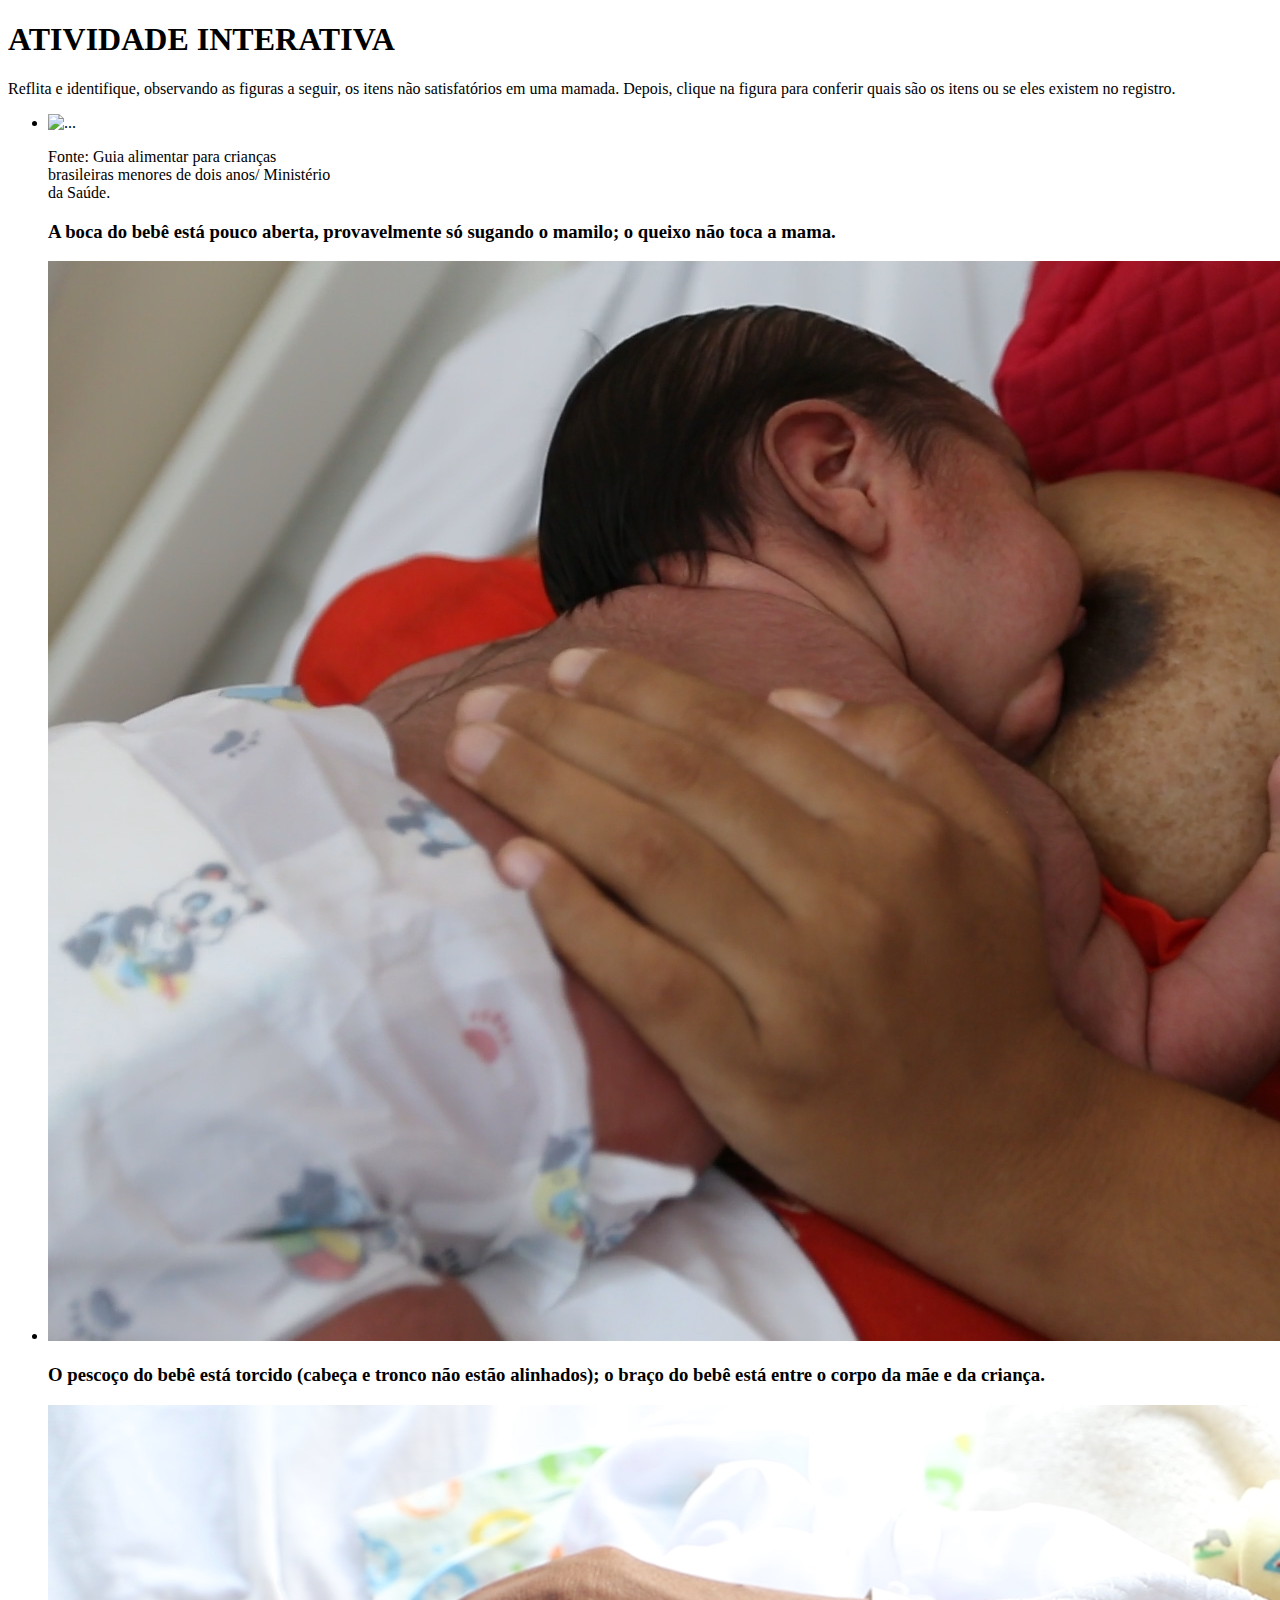
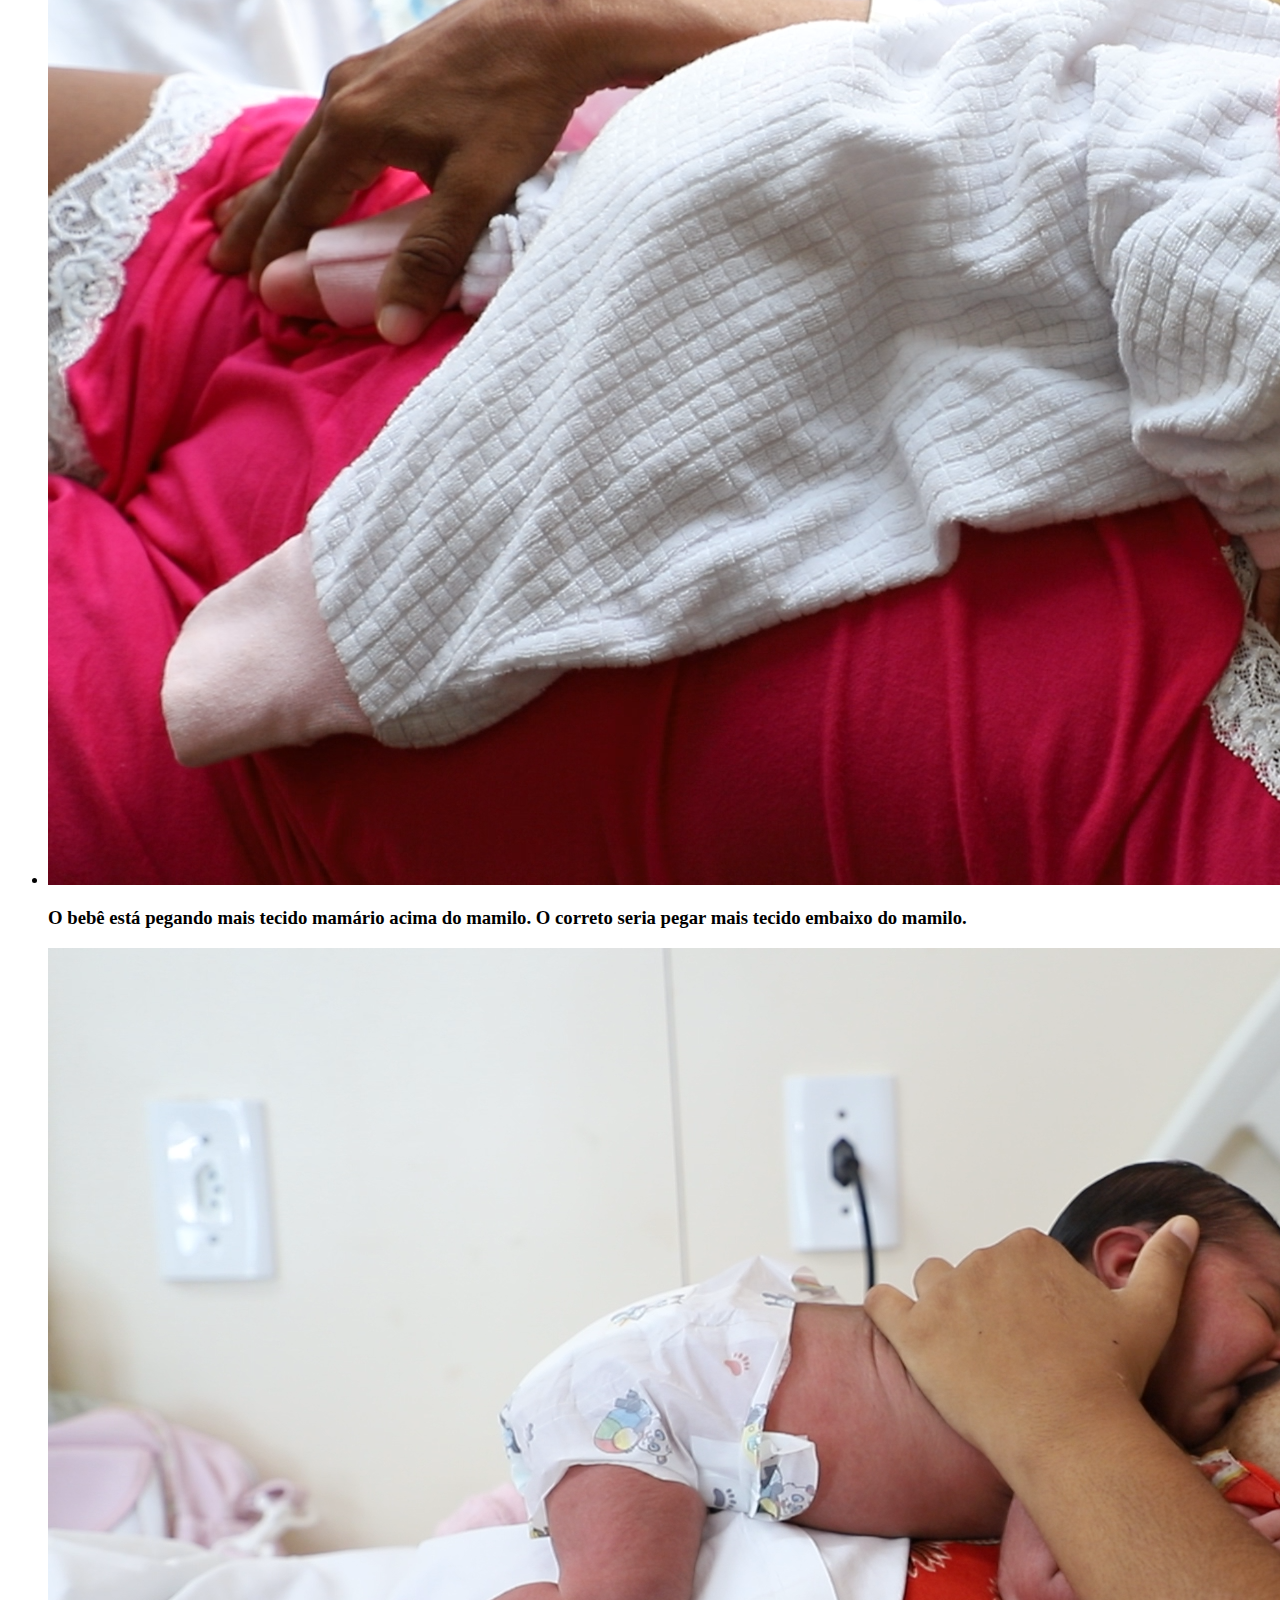
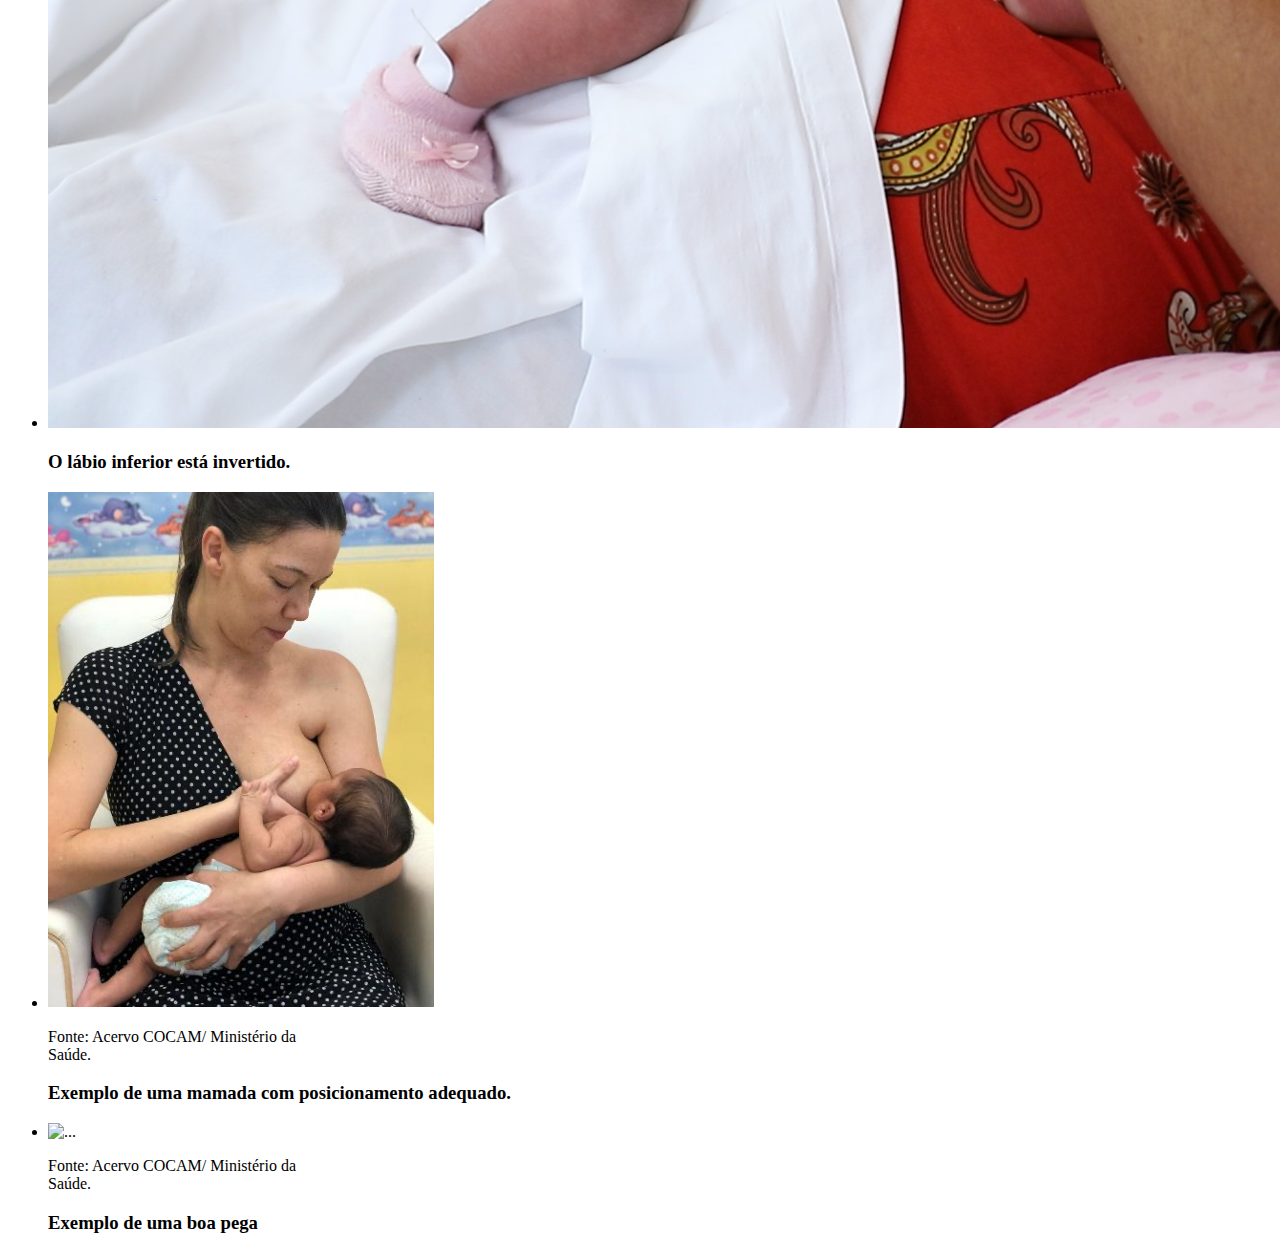
==== unidade4/index.html @ bad5d5b7 "Mudando imagens na Unidade 4 e adicionando index.html na raiz do repositorio para visualizacao pelo " ====
<!DOCTYPE html>
<html lang="en">
<head>
    <meta charset="UTF-8">
    <meta http-equiv="X-UA-Compatible" content="IE=edge">
    <meta name="viewport" content="width=920, initial-scale=1.0">
    <link href="https://cdn.jsdelivr.net/npm/bootstrap@5.0.2/dist/css/bootstrap.min.css" rel="stylesheet" integrity="sha384-EVSTQN3/azprG1Anm3QDgpJLIm9Nao0Yz1ztcQTwFspd3yD65VohhpuuCOmLASjC" crossorigin="anonymous">
    <link href="https://fonts.googleapis.com/css?family=Open+Sans&display=swap" rel="stylesheet">
    <link rel="stylesheet" href="styles/main.css">
    <title>Aula 01 - Unidade 4</title>
</head>
<body>
    <!-- <section class="accessibility-bar-wrapper">
        <div class="container">
            <div>
                <a
                    href="#mandala"
                    class="d-inline-block d-md-inline-block"
                    accesskey="1"
                    title="Link para ir ao conteúdo"
                    ><span class="numero-acessibilidade">1</span> Ir para o conteúdo </a
                    >
                <a
                    href="#footer"
                    class="d-inline-block"
                    accesskey="2"
                    title="Ir para o rodapé"
                    ><span class="numero-acessibilidade">2</span>Ir para o rodapé </a
                >
            </div>
            <div class="custom-control custom-switch">
                <input type="checkbox" class="custom-control-input" id="darkSwitch">
                <label class="custom-control-label" for="darkSwitch">Alto Contraste</label>
            </div>
        </div>
    </section> -->
    <header>
        <div class="container my-3">
            <h1 class="text-md-left">ATIVIDADE INTERATIVA</h1>
            <p>Reflita e identifique, observando as figuras a seguir, os itens não satisfatórios em uma mamada. Depois, clique na figura para conferir quais são os itens ou se eles existem no registro.</p>
        </div>
    </header>

    <div id="timeline-content">
      
        <ul class="timeline">
          <li class="event" id="event-1" data-date="Figura 1">
            <div class="card" id="guia-1" style="width: 18rem;">
                <img src="images/Imagem1.png" class="card-img-top" alt="...">
                <div class="card-body">
                  <p class="card-text"> Fonte: Guia alimentar para crianças brasileiras menores de dois anos/ Ministério da Saúde.</p>
                </div>
              </div>
              <div class="hidden" id="texto-1">
                <h3>A boca do bebê está pouco aberta, provavelmente só sugando o mamilo; o queixo não toca a mama.</h3>
              </div>
          </li>
          <li class="event" id="event-2" data-date="Figura 2">
            <div class="card" id="guia-2" style="width: 18rem;">
                <img src="images/Imagem2.png" class="card-img-top" alt="...">
              </div>
              <div class="hidden" id="texto-2">
                <h3>O pescoço do bebê está torcido (cabeça e tronco não estão alinhados); o braço do bebê está entre o corpo da mãe e da criança.</h3>
              </div>
          </li>
          <li class="event" id="event-3" data-date="Figura 3">
            <div class="card" id="guia-3" style="width: 18rem;">
                <img src="images/Imagem3.png" class="card-img-top" alt="...">
              </div>
              <div class="hidden" id="texto-3">
                <h3>O bebê está pegando mais tecido mamário acima do mamilo. O correto seria pegar mais tecido embaixo do mamilo.</h3>
              </div>
          </li>
          <li class="event" id="event-4" data-date="Figura 4">
            <div class="card" id="guia-4" style="width: 18rem;">
                <img src="images/Imagem4.png" class="card-img-top" alt="...">
              </div>
              <div class="hidden" id="texto-4">
                <h3>O lábio inferior está invertido.</h3>
              </div>
          </li>
          <li class="event" id="event-5" data-date="Figura 5">
            <div class="card" id="guia-5" style="width: 18rem;">
                <img src="images/Imagem5.png" class="card-img-top" alt="...">
                <div class="card-body">
                  <p class="card-text"> Fonte: Acervo COCAM/ Ministério da Saúde.</p>
                </div>
              </div>
              <div class="hidden" id="texto-5">
                <h3>Exemplo de uma mamada com posicionamento adequado.</h3>
              </div>
          </li>
          <li class="event" id="event-6" data-date="Figura 6">
            <div class="card" id="guia-6" style="width: 18rem;">
                <img src="images/Imagem6.png" class="card-img-top" alt="...">
                <div class="card-body">
                  <p class="card-text"> Fonte: Acervo COCAM/ Ministério da Saúde.</p>
                </div>
              </div>
              <div class="hidden" id="texto-6">
                <h3>Exemplo de uma boa pega </h3>
              </div>
          </li>

        </ul>
      </div>
    <script src="https://cdn.jsdelivr.net/npm/bootstrap@5.0.2/dist/js/bootstrap.bundle.min.js" integrity="sha384-MrcW6ZMFYlzcLA8Nl+NtUVF0sA7MsXsP1UyJoMp4YLEuNSfAP+JcXn/tWtIaxVXM" crossorigin="anonymous"></script> 
    <script src="jquery.min.js"></script>
    <script type="text/javascript" src="main.js"></script>
</body>
</html>
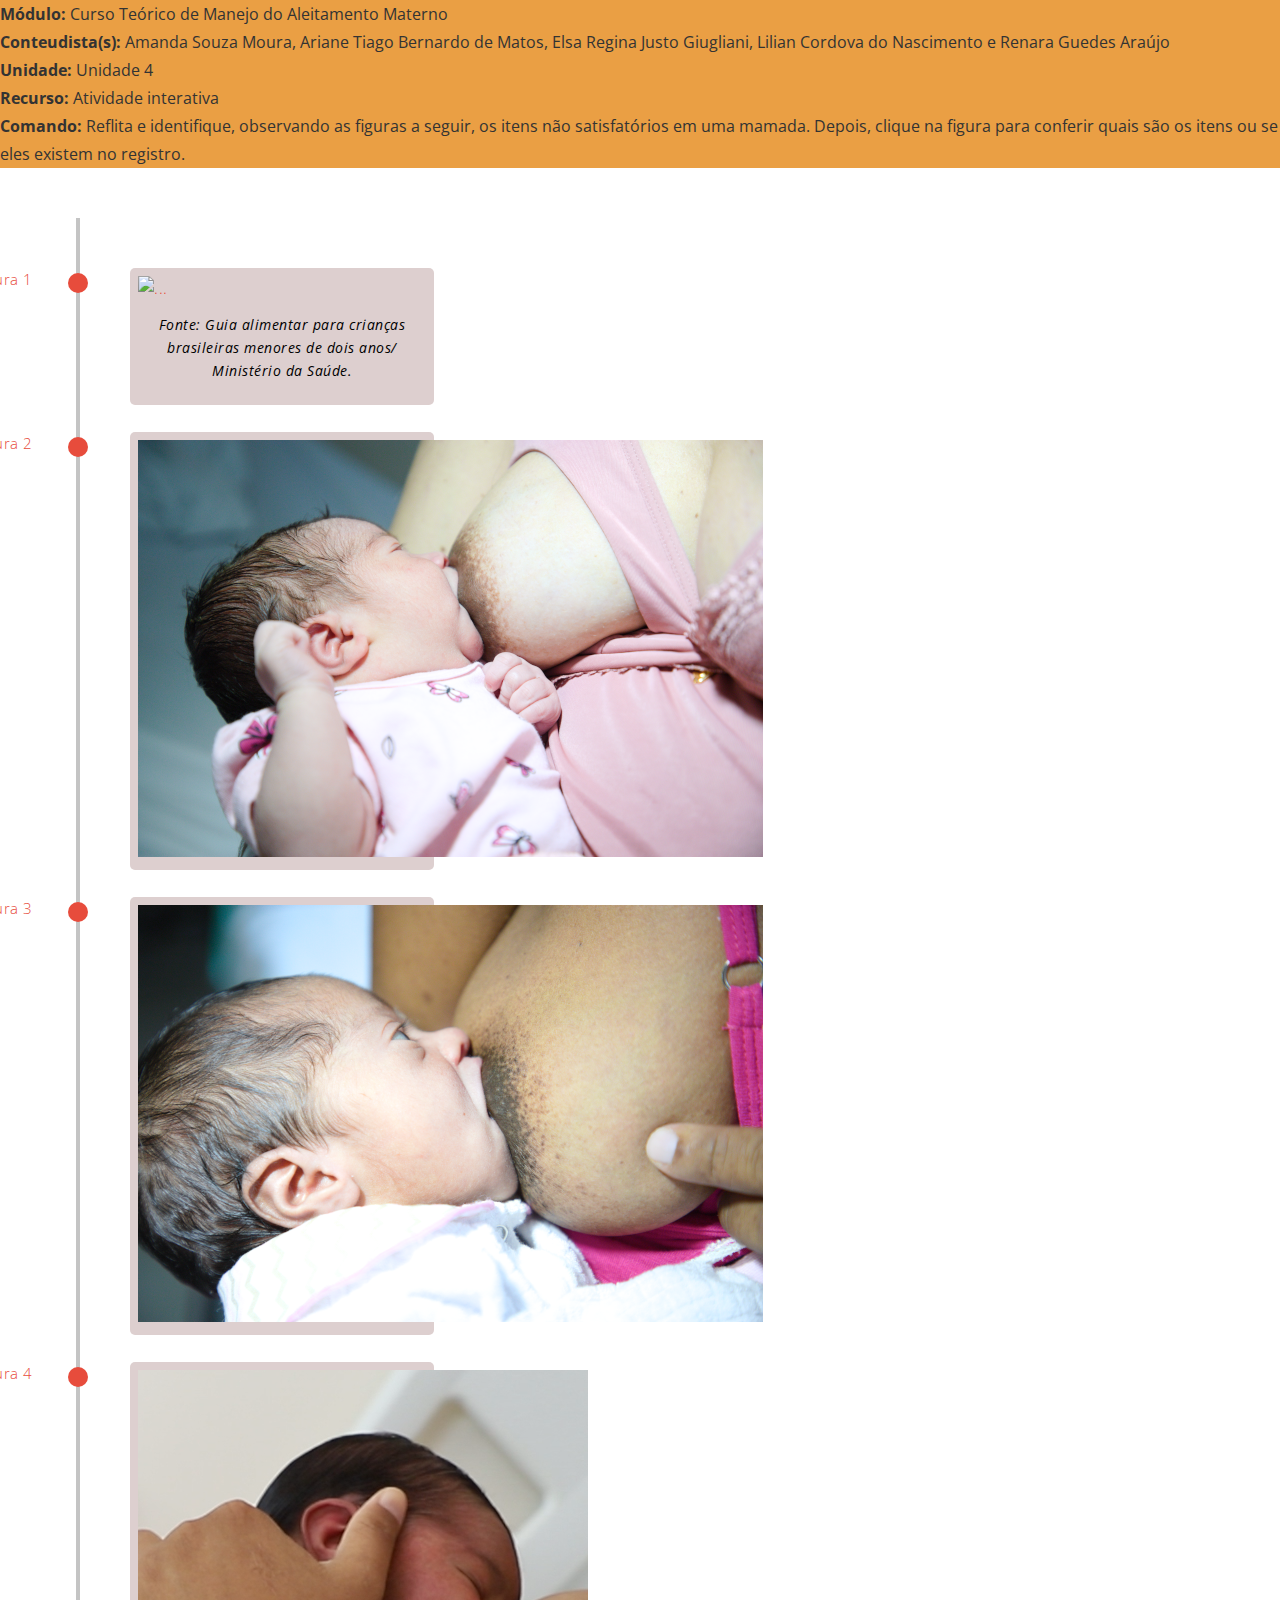
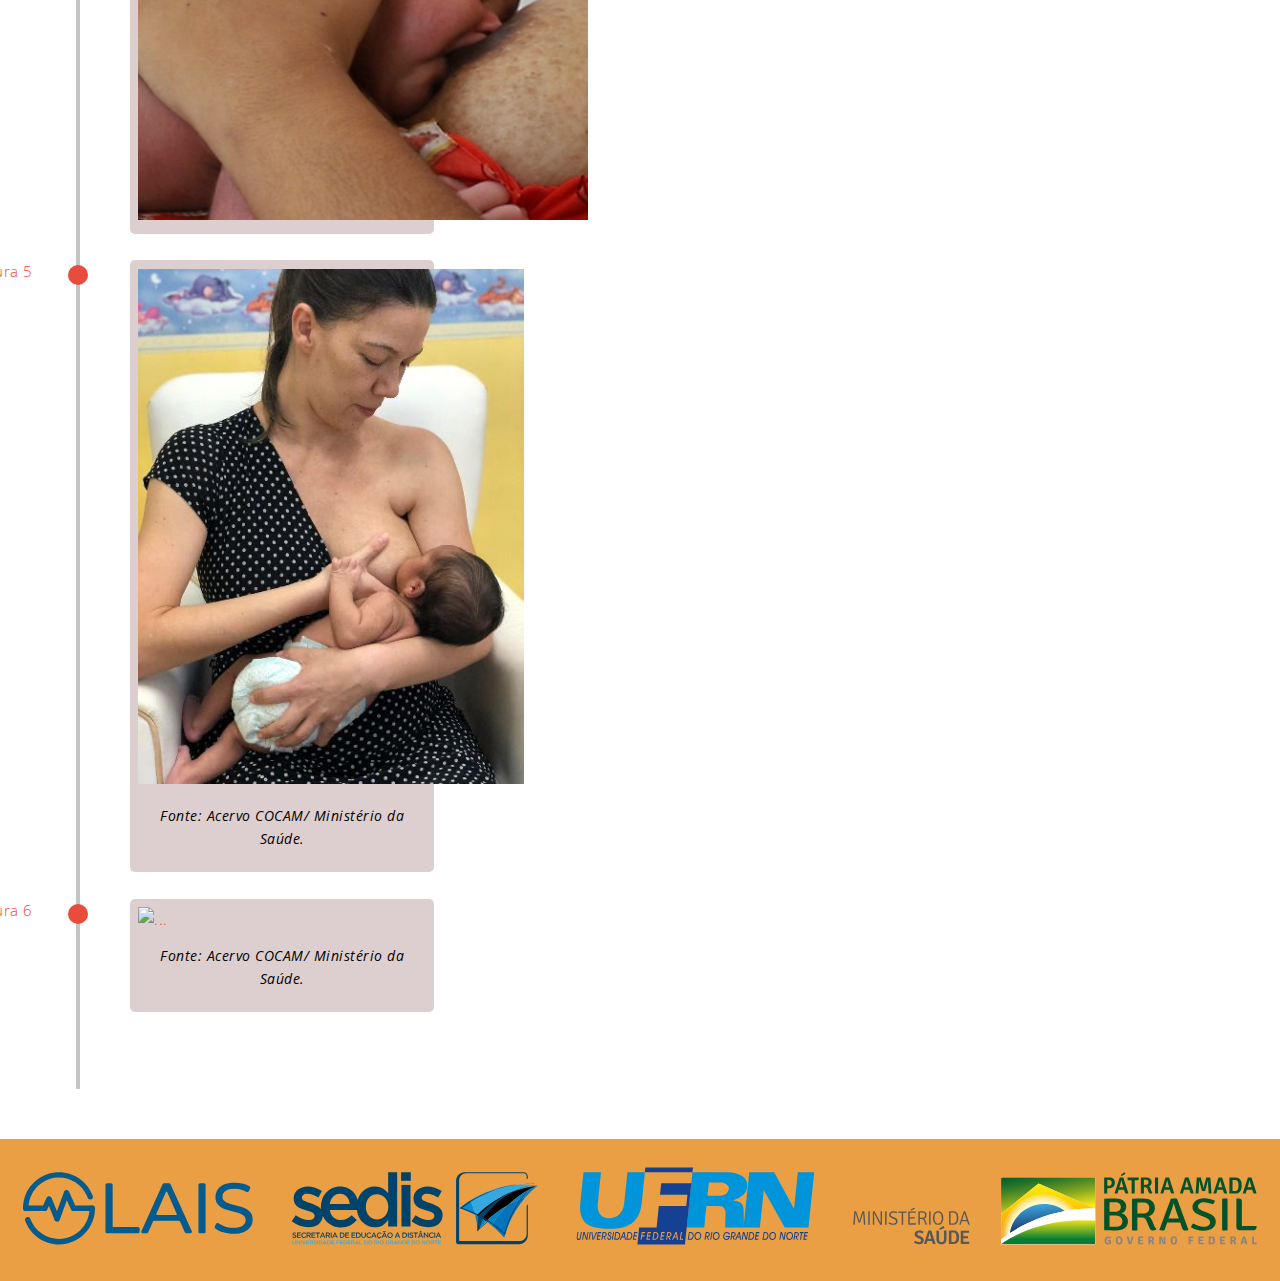
==== commit 3a7132f0: "Mudando header, substituindo imagens 2 e 3 e adicionando footer com logos." ====
--- a/unidade4/index.html
+++ b/unidade4/index.html
@@ -1,111 +1,115 @@
 <!DOCTYPE html>
 <html lang="en">
+
 <head>
-    <meta charset="UTF-8">
-    <meta http-equiv="X-UA-Compatible" content="IE=edge">
-    <meta name="viewport" content="width=920, initial-scale=1.0">
-    <link href="https://cdn.jsdelivr.net/npm/bootstrap@5.0.2/dist/css/bootstrap.min.css" rel="stylesheet" integrity="sha384-EVSTQN3/azprG1Anm3QDgpJLIm9Nao0Yz1ztcQTwFspd3yD65VohhpuuCOmLASjC" crossorigin="anonymous">
-    <link href="https://fonts.googleapis.com/css?family=Open+Sans&display=swap" rel="stylesheet">
-    <link rel="stylesheet" href="styles/main.css">
-    <title>Aula 01 - Unidade 4</title>
+  <meta charset="UTF-8">
+  <meta http-equiv="X-UA-Compatible" content="IE=edge">
+  <meta name="viewport" content="width=920, initial-scale=1.0">
+  <link href="https://cdn.jsdelivr.net/npm/bootstrap@5.0.2/dist/css/bootstrap.min.css" rel="stylesheet"
+    integrity="sha384-EVSTQN3/azprG1Anm3QDgpJLIm9Nao0Yz1ztcQTwFspd3yD65VohhpuuCOmLASjC" crossorigin="anonymous">
+  <link href="https://fonts.googleapis.com/css?family=Open+Sans&display=swap" rel="stylesheet">
+  <link rel="stylesheet" href="styles/main.css">
+  <title>Aula 01 - Unidade 4</title>
 </head>
+
 <body>
-    <!-- <section class="accessibility-bar-wrapper">
-        <div class="container">
-            <div>
-                <a
-                    href="#mandala"
-                    class="d-inline-block d-md-inline-block"
-                    accesskey="1"
-                    title="Link para ir ao conteúdo"
-                    ><span class="numero-acessibilidade">1</span> Ir para o conteúdo </a
-                    >
-                <a
-                    href="#footer"
-                    class="d-inline-block"
-                    accesskey="2"
-                    title="Ir para o rodapé"
-                    ><span class="numero-acessibilidade">2</span>Ir para o rodapé </a
-                >
+  <header>
+    <nav>
+      <div class="container py-3">
+        <strong>Módulo:</strong>
+        Curso Teórico de Manejo do Aleitamento Materno
+        <br>
+        <strong>Conteudista(s):</strong>
+        Amanda Souza Moura,
+        Ariane Tiago Bernardo de Matos,
+        Elsa Regina Justo Giugliani,
+        Lilian Cordova do Nascimento e Renara Guedes Araújo
+        <br>
+        <strong>Unidade:</strong> Unidade 4
+        <br>
+        <strong>Recurso:</strong> Atividade interativa
+        <br>
+        <strong>Comando:</strong> Reflita e identifique, observando as figuras a seguir, os itens não satisfatórios em
+        uma mamada. Depois, clique na figura para conferir quais são os itens ou se eles existem no registro.
+      </div>
+    </nav>
+  </header>
+
+  <main>
+    <div id="timeline-content">
+      <ul class="timeline">
+        <li class="event" id="event-1" data-date="Figura 1">
+          <div class="card" id="guia-1" style="width: 18rem;">
+            <img src="images/Imagem1.png" class="card-img-top" alt="...">
+            <div class="card-body">
+              <p class="card-text"> Fonte: Guia alimentar para crianças brasileiras menores de dois anos/ Ministério da
+                Saúde.</p>
             </div>
-            <div class="custom-control custom-switch">
-                <input type="checkbox" class="custom-control-input" id="darkSwitch">
-                <label class="custom-control-label" for="darkSwitch">Alto Contraste</label>
+          </div>
+          <div class="hidden" id="texto-1">
+            <h3>A boca do bebê está pouco aberta, provavelmente só sugando o mamilo; o queixo não toca a mama.</h3>
+          </div>
+        </li>
+        <li class="event" id="event-2" data-date="Figura 2">
+          <div class="card" id="guia-2" style="width: 18rem;">
+            <img src="images/Imagem2.png" class="card-img-top" alt="...">
+          </div>
+          <div class="hidden" id="texto-2">
+            <h3>O pescoço do bebê está torcido (cabeça e tronco não estão alinhados); o braço do bebê está entre o corpo
+              da mãe e da criança.</h3>
+          </div>
+        </li>
+        <li class="event" id="event-3" data-date="Figura 3">
+          <div class="card" id="guia-3" style="width: 18rem;">
+            <img src="images/Imagem3.png" class="card-img-top" alt="...">
+          </div>
+          <div class="hidden" id="texto-3">
+            <h3>O bebê está pegando mais tecido mamário acima do mamilo. O correto seria pegar mais tecido embaixo do
+              mamilo.</h3>
+          </div>
+        </li>
+        <li class="event" id="event-4" data-date="Figura 4">
+          <div class="card" id="guia-4" style="width: 18rem;">
+            <img src="images/Imagem4.png" class="card-img-top" alt="...">
+          </div>
+          <div class="hidden" id="texto-4">
+            <h3>O lábio inferior está invertido.</h3>
+          </div>
+        </li>
+        <li class="event" id="event-5" data-date="Figura 5">
+          <div class="card" id="guia-5" style="width: 18rem;">
+            <img src="images/Imagem5.png" class="card-img-top" alt="...">
+            <div class="card-body">
+              <p class="card-text"> Fonte: Acervo COCAM/ Ministério da Saúde.</p>
             </div>
-        </div>
-    </section> -->
-    <header>
-        <div class="container my-3">
-            <h1 class="text-md-left">ATIVIDADE INTERATIVA</h1>
-            <p>Reflita e identifique, observando as figuras a seguir, os itens não satisfatórios em uma mamada. Depois, clique na figura para conferir quais são os itens ou se eles existem no registro.</p>
-        </div>
-    </header>
+          </div>
+          <div class="hidden" id="texto-5">
+            <h3>Exemplo de uma mamada com posicionamento adequado.</h3>
+          </div>
+        </li>
+        <li class="event" id="event-6" data-date="Figura 6">
+          <div class="card" id="guia-6" style="width: 18rem;">
+            <img src="images/Imagem6.png" class="card-img-top" alt="...">
+            <div class="card-body">
+              <p class="card-text"> Fonte: Acervo COCAM/ Ministério da Saúde.</p>
+            </div>
+          </div>
+          <div class="hidden" id="texto-6">
+            <h3>Exemplo de uma boa pega </h3>
+          </div>
+        </li>
+      </ul>
+    </div>
+  </main>
 
-    <div id="timeline-content">
-      
-        <ul class="timeline">
-          <li class="event" id="event-1" data-date="Figura 1">
-            <div class="card" id="guia-1" style="width: 18rem;">
-                <img src="images/Imagem1.png" class="card-img-top" alt="...">
-                <div class="card-body">
-                  <p class="card-text"> Fonte: Guia alimentar para crianças brasileiras menores de dois anos/ Ministério da Saúde.</p>
-                </div>
-              </div>
-              <div class="hidden" id="texto-1">
-                <h3>A boca do bebê está pouco aberta, provavelmente só sugando o mamilo; o queixo não toca a mama.</h3>
-              </div>
-          </li>
-          <li class="event" id="event-2" data-date="Figura 2">
-            <div class="card" id="guia-2" style="width: 18rem;">
-                <img src="images/Imagem2.png" class="card-img-top" alt="...">
-              </div>
-              <div class="hidden" id="texto-2">
-                <h3>O pescoço do bebê está torcido (cabeça e tronco não estão alinhados); o braço do bebê está entre o corpo da mãe e da criança.</h3>
-              </div>
-          </li>
-          <li class="event" id="event-3" data-date="Figura 3">
-            <div class="card" id="guia-3" style="width: 18rem;">
-                <img src="images/Imagem3.png" class="card-img-top" alt="...">
-              </div>
-              <div class="hidden" id="texto-3">
-                <h3>O bebê está pegando mais tecido mamário acima do mamilo. O correto seria pegar mais tecido embaixo do mamilo.</h3>
-              </div>
-          </li>
-          <li class="event" id="event-4" data-date="Figura 4">
-            <div class="card" id="guia-4" style="width: 18rem;">
-                <img src="images/Imagem4.png" class="card-img-top" alt="...">
-              </div>
-              <div class="hidden" id="texto-4">
-                <h3>O lábio inferior está invertido.</h3>
-              </div>
-          </li>
-          <li class="event" id="event-5" data-date="Figura 5">
-            <div class="card" id="guia-5" style="width: 18rem;">
-                <img src="images/Imagem5.png" class="card-img-top" alt="...">
-                <div class="card-body">
-                  <p class="card-text"> Fonte: Acervo COCAM/ Ministério da Saúde.</p>
-                </div>
-              </div>
-              <div class="hidden" id="texto-5">
-                <h3>Exemplo de uma mamada com posicionamento adequado.</h3>
-              </div>
-          </li>
-          <li class="event" id="event-6" data-date="Figura 6">
-            <div class="card" id="guia-6" style="width: 18rem;">
-                <img src="images/Imagem6.png" class="card-img-top" alt="...">
-                <div class="card-body">
-                  <p class="card-text"> Fonte: Acervo COCAM/ Ministério da Saúde.</p>
-                </div>
-              </div>
-              <div class="hidden" id="texto-6">
-                <h3>Exemplo de uma boa pega </h3>
-              </div>
-          </li>
+  <footer class="d-flex justify-content-center align-items-center">
+    <img class="img-fluid w-50" src="images/logos.svg" alt="">
+  </footer>
+  <script src="https://cdn.jsdelivr.net/npm/bootstrap@5.0.2/dist/js/bootstrap.bundle.min.js"
+    integrity="sha384-MrcW6ZMFYlzcLA8Nl+NtUVF0sA7MsXsP1UyJoMp4YLEuNSfAP+JcXn/tWtIaxVXM"
+    crossorigin="anonymous"></script>
+  <script src="jquery.min.js"></script>
+  <script type="text/javascript" src="main.js"></script>
+</body>
 
-        </ul>
-      </div>
-    <script src="https://cdn.jsdelivr.net/npm/bootstrap@5.0.2/dist/js/bootstrap.bundle.min.js" integrity="sha384-MrcW6ZMFYlzcLA8Nl+NtUVF0sA7MsXsP1UyJoMp4YLEuNSfAP+JcXn/tWtIaxVXM" crossorigin="anonymous"></script> 
-    <script src="jquery.min.js"></script>
-    <script type="text/javascript" src="main.js"></script>
-</body>
 </html>--- a/unidade4/styles/main.css
+++ b/unidade4/styles/main.css
@@ -0,0 +1,133 @@
+
+html {
+    margin: 0;
+    padding: 0;
+    border: 0;
+}
+body {
+    font-family: 'Open Sans', sans-serif;
+    font-size: 16px;
+    line-height: 28px;
+    color: #333;
+    margin: 0;
+    padding: 0; 
+}
+
+nav, footer{
+    background-color: #ea9f44;
+    font-size: 16px !important;
+}
+
+header {
+    width: 100%;
+    background-color: #fff;
+}
+header h1 {
+    color: #000;
+    font-family: 'Open Sans';
+    font-size: 34px;
+    font-weight: 700;
+}
+
+#footer{
+    margin-top: 5em;
+    margin-bottom: 1em;
+}
+#footer img {
+    width: 90%;
+    height: auto;
+    margin-left: 5%;
+}
+
+.timeline {
+    border-left: 4px solid #C4C4C4;
+    border-bottom-right-radius: 4px;
+    border-top-right-radius: 4px;    
+    background: #fff;
+    color: #E74C3C; 
+    margin: 50px auto;  
+    letter-spacing: 0.5px;   
+    position: relative;
+    line-height: 1.4em;
+    font-size: 1.03em;   
+    padding: 50px;   
+    list-style: none;
+    text-align: left;  
+    font-weight: 100;  
+    max-width: 80%; 
+}  
+.timeline h1 {
+    letter-spacing: 1.5px;
+    font-weight: 100;
+    font-size: 1.4em;    
+}
+
+.timeline h2, h3 {
+    letter-spacing: 1.5px;
+    font-weight: 400;
+    font-size: 1.4em;
+}
+
+.event {
+    
+    padding-bottom: 2px;
+    margin-bottom: 1.5em;  
+    position: relative;
+    display: flex;
+    flex-direction: row;
+    justify-content: flex-start;
+    align-items: center;
+}
+
+.event:before, .event:after {
+    position: absolute;
+    display: block;
+    top: 0;
+}
+
+.event:before {
+    left: -217.5px;    
+    color: #E74C3C;    
+    content: attr(data-date);
+    text-align: right;
+    font-weight: 100;    
+    font-size: 0.9em;
+    min-width: 120px;
+}
+
+.event:after {
+    left: -62px;        
+    background: #E74C3C;    
+    border-radius: 50%;  
+    height: 20px;
+    width: 20px;
+    content: "";
+    top: 5px;
+}
+.card {
+    background: #DDCFCF;
+    border-radius: 5px;
+    padding: .5em;
+    
+}
+.card-body p {
+    font-style: italic;
+    font-weight: normal;
+    font-size: 14px;
+    text-align: center;
+    color: #000000;
+}
+.hidden {
+    display: none;
+}
+.text-show {
+    display: block !important;
+    max-width: 70%;
+    padding-left: 1em;
+}
+.event-border {
+    padding: 10px;
+    border: 2px solid #E74C3C;
+    box-sizing: border-box;
+    border-radius: 5px;
+}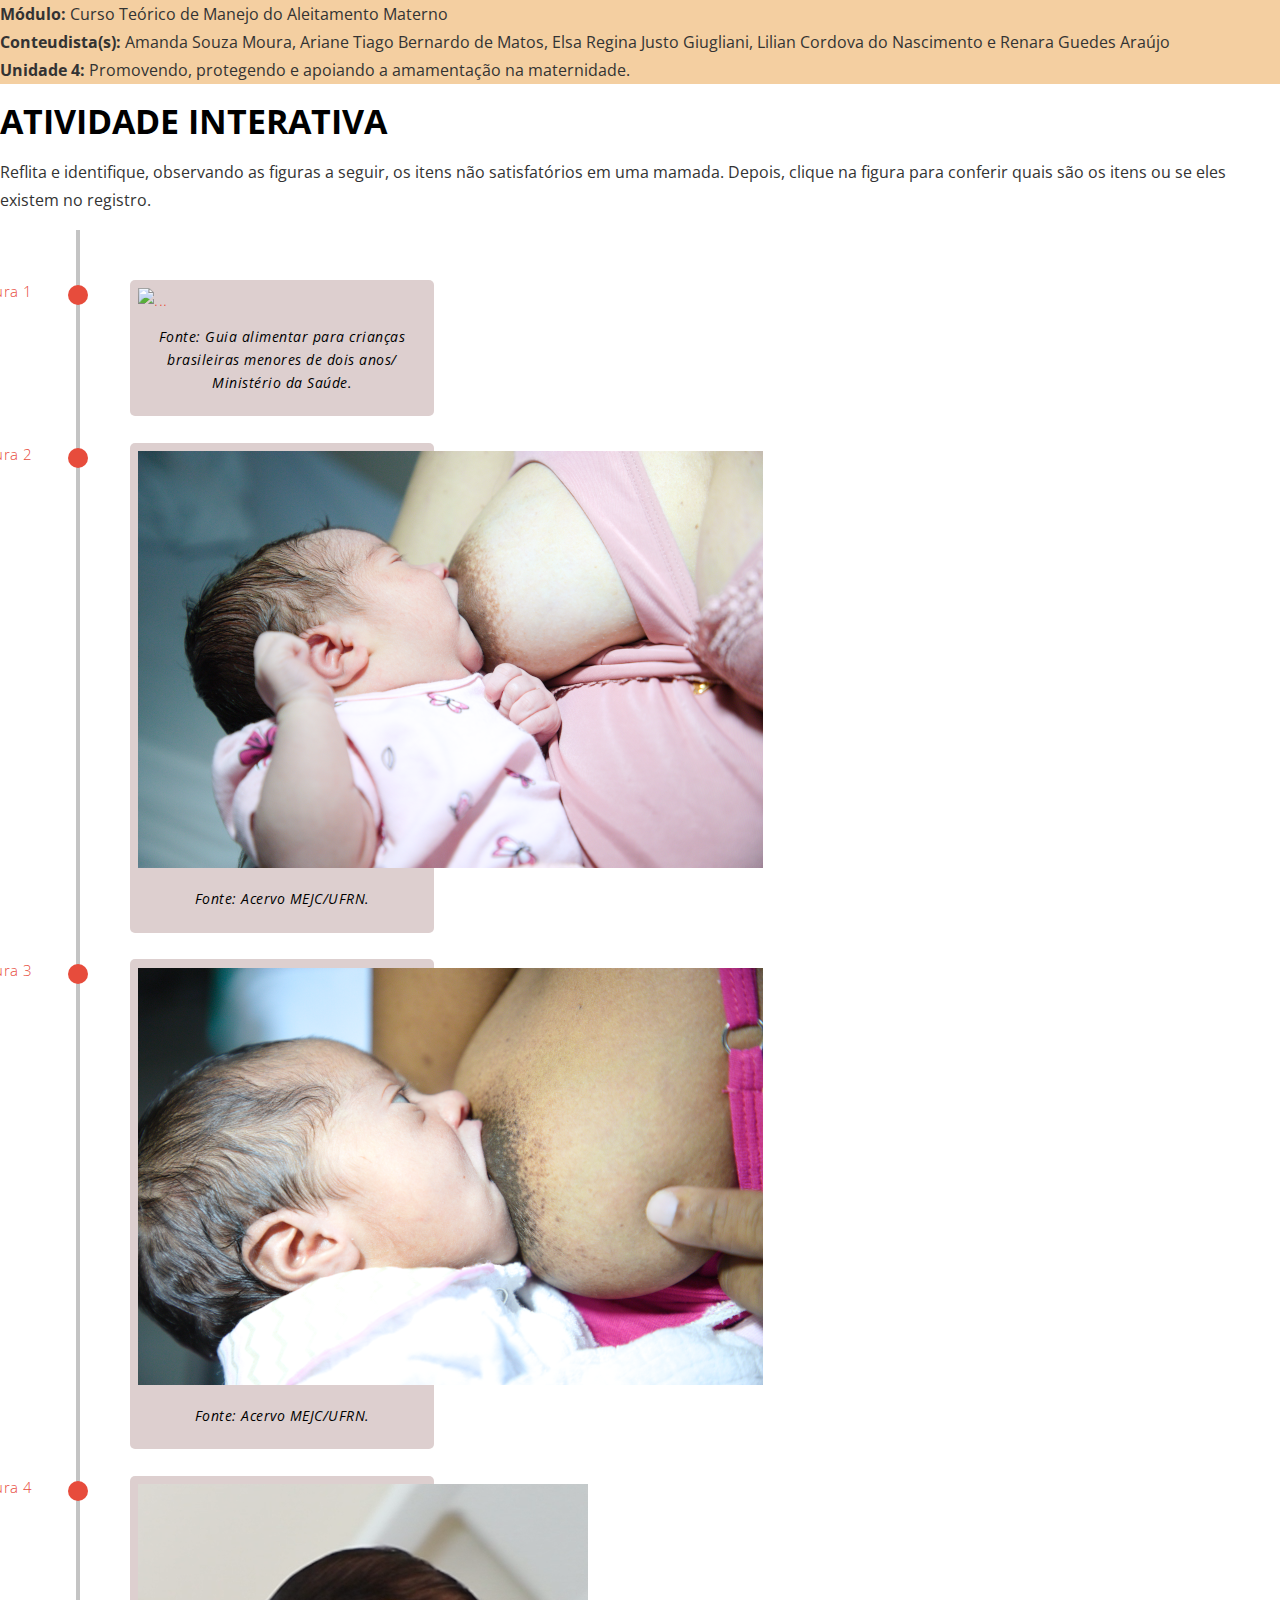
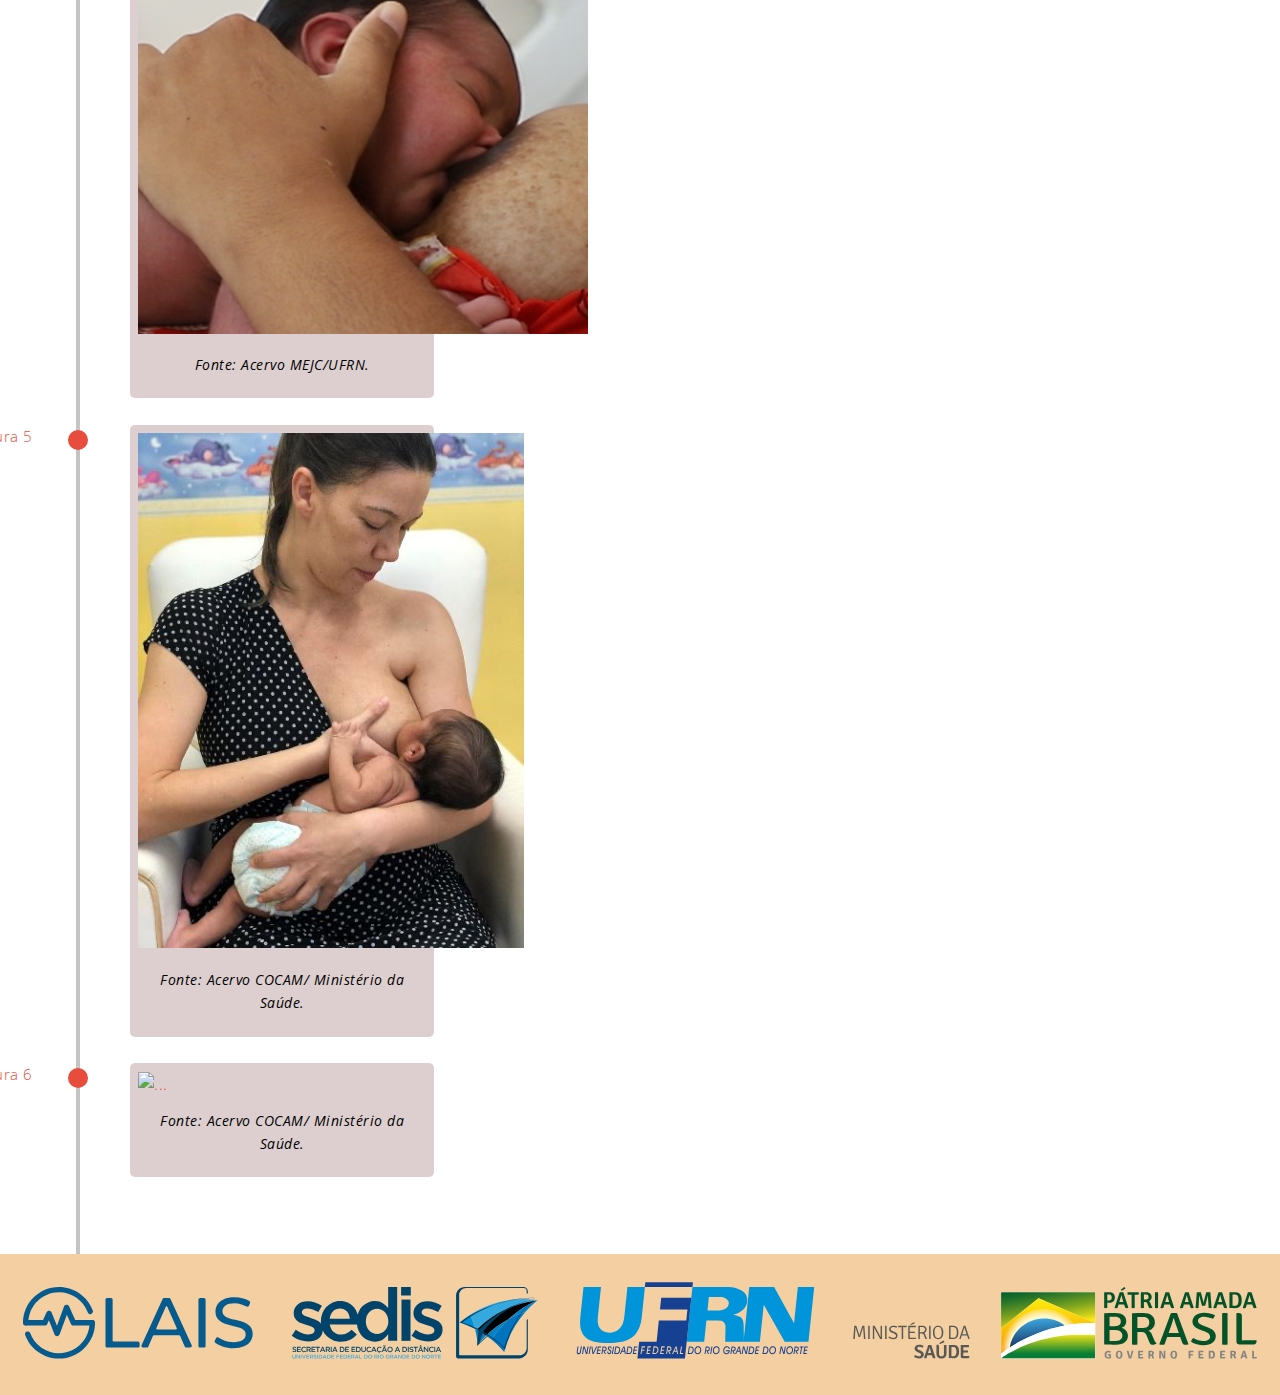
==== commit c1ef38ce: "Corrigindo cabecalho e aplicando legendas nas fotos 2, 3 e 4." ====
--- a/unidade4/index.html
+++ b/unidade4/index.html
@@ -9,7 +9,7 @@
     integrity="sha384-EVSTQN3/azprG1Anm3QDgpJLIm9Nao0Yz1ztcQTwFspd3yD65VohhpuuCOmLASjC" crossorigin="anonymous">
   <link href="https://fonts.googleapis.com/css?family=Open+Sans&display=swap" rel="stylesheet">
   <link rel="stylesheet" href="styles/main.css">
-  <title>Aula 01 - Unidade 4</title>
+  <title>Unidade 4 - Promovendo, protegendo e apoiando a amamentação na maternidade.</title>
 </head>
 
 <body>
@@ -25,17 +25,17 @@
         Elsa Regina Justo Giugliani,
         Lilian Cordova do Nascimento e Renara Guedes Araújo
         <br>
-        <strong>Unidade:</strong> Unidade 4
-        <br>
-        <strong>Recurso:</strong> Atividade interativa
-        <br>
-        <strong>Comando:</strong> Reflita e identifique, observando as figuras a seguir, os itens não satisfatórios em
-        uma mamada. Depois, clique na figura para conferir quais são os itens ou se eles existem no registro.
+        <strong>Unidade 4:</strong> Promovendo, protegendo e apoiando a amamentação na maternidade.
       </div>
     </nav>
+    <div class="container my-3">
+      <h1 class="text-md-left">ATIVIDADE INTERATIVA</h1>
+      <p>Reflita e identifique, observando as figuras a seguir, os itens não satisfatórios em uma mamada. Depois, clique
+        na figura para conferir quais são os itens ou se eles existem no registro.</p>
+    </div>
   </header>
 
-  <main>
+  <main class="container">
     <div id="timeline-content">
       <ul class="timeline">
         <li class="event" id="event-1" data-date="Figura 1">
@@ -53,6 +53,9 @@
         <li class="event" id="event-2" data-date="Figura 2">
           <div class="card" id="guia-2" style="width: 18rem;">
             <img src="images/Imagem2.png" class="card-img-top" alt="...">
+            <div class="card-body">
+              <p class="card-text"> Fonte: Acervo MEJC/UFRN.</p>
+            </div>
           </div>
           <div class="hidden" id="texto-2">
             <h3>O pescoço do bebê está torcido (cabeça e tronco não estão alinhados); o braço do bebê está entre o corpo
@@ -62,6 +65,9 @@
         <li class="event" id="event-3" data-date="Figura 3">
           <div class="card" id="guia-3" style="width: 18rem;">
             <img src="images/Imagem3.png" class="card-img-top" alt="...">
+            <div class="card-body">
+              <p class="card-text"> Fonte: Acervo MEJC/UFRN.</p>
+            </div>
           </div>
           <div class="hidden" id="texto-3">
             <h3>O bebê está pegando mais tecido mamário acima do mamilo. O correto seria pegar mais tecido embaixo do
@@ -71,6 +77,9 @@
         <li class="event" id="event-4" data-date="Figura 4">
           <div class="card" id="guia-4" style="width: 18rem;">
             <img src="images/Imagem4.png" class="card-img-top" alt="...">
+            <div class="card-body">
+              <p class="card-text"> Fonte: Acervo MEJC/UFRN.</p>
+            </div>
           </div>
           <div class="hidden" id="texto-4">
             <h3>O lábio inferior está invertido.</h3>
--- a/unidade4/styles/main.css
+++ b/unidade4/styles/main.css
@@ -14,7 +14,7 @@
 }
 
 nav, footer{
-    background-color: #ea9f44;
+    background-color: #ea9f4480;
     font-size: 16px !important;
 }
 
@@ -45,7 +45,7 @@
     border-top-right-radius: 4px;    
     background: #fff;
     color: #E74C3C; 
-    margin: 50px auto;  
+    margin: auto;
     letter-spacing: 0.5px;   
     position: relative;
     line-height: 1.4em;
